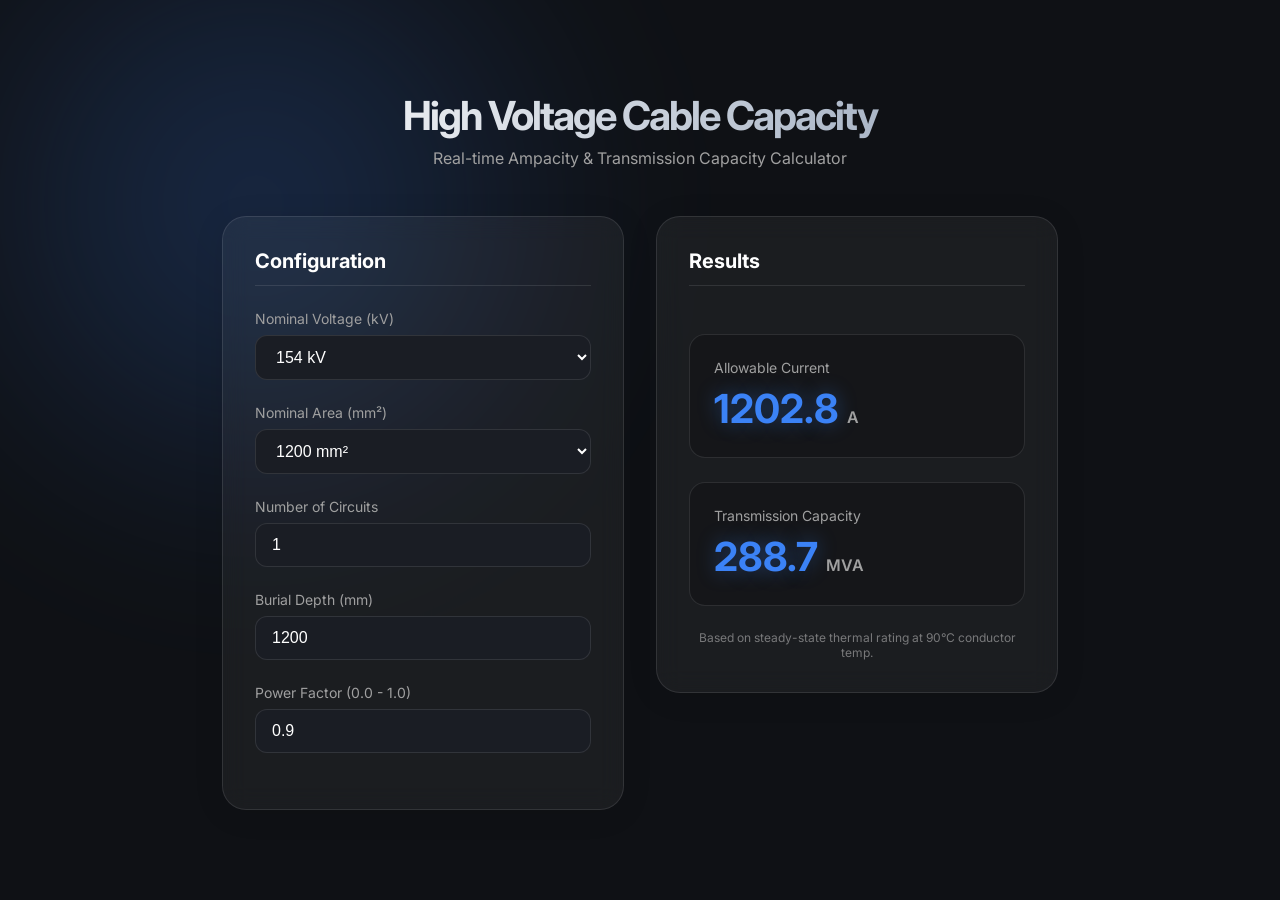
==== index.html @ 1b5d9087 "Add files via upload" ====
<!DOCTYPE html>
<html lang="ko">

<head>
    <meta charset="UTF-8">
    <meta name="viewport" content="width=device-width, initial-scale=1.0">
    <title>High Voltage Cable Capacity Calculator</title>
    <link rel="stylesheet" href="style.css">
    <link href="https://fonts.googleapis.com/css2?family=Inter:wght@300;400;600;700&display=swap" rel="stylesheet">
</head>

<body>
    <div class="background-glob"></div>
    <div class="container">
        <header>
            <h1>High Voltage Cable Capacity</h1>
            <p class="subtitle">Real-time Ampacity & Transmission Capacity Calculator</p>
        </header>

        <main class="calculator-grid">
            <section class="input-section glass-panel">
                <h2>Configuration</h2>

                <div class="input-group">
                    <label for="voltage">Nominal Voltage (kV)</label>
                    <select id="voltage">
                        <option value="66">66 kV</option>
                        <option value="132">132 kV</option>
                        <option value="154" selected>154 kV</option>
                        <option value="220">220 kV</option>
                        <option value="345">345 kV</option>
                    </select>
                </div>

                <div class="input-group">
                    <label for="sq">Nominal Area (mm²)</label>
                    <select id="sq">
                        <option value="400">400 mm²</option>
                        <option value="600">600 mm²</option>
                        <option value="630">630 mm²</option>
                        <option value="800">800 mm²</option>
                        <option value="1000">1000 mm²</option>
                        <option value="1200" selected>1200 mm²</option>
                        <option value="2000">2000 mm²</option>
                        <option value="2500">2500 mm²</option>
                        <option value="3000">3000 mm²</option>
                        <option value="3500">3500 mm²</option>
                        <option value="4500">4500 mm²</option>
                    </select>
                </div>

                <div class="input-group">
                    <label for="circuits">Number of Circuits</label>
                    <div class="range-wrapper">
                        <input type="number" id="circuits" value="1" min="1" max="10">
                    </div>
                </div>

                <div class="input-group">
                    <label for="depth">Burial Depth (mm)</label>
                    <input type="number" id="depth" value="1200" step="100">
                </div>

                <div class="input-group">
                    <label for="pf">Power Factor (0.0 - 1.0)</label>
                    <input type="number" id="pf" value="0.9" step="0.01" min="0" max="1">
                </div>

                <!-- Button removed as per request -->

            </section>

            <section class="result-section glass-panel">
                <h2>Results</h2>
                <div id="error-message" class="error-box hidden"></div>

                <div class="result-card">
                    <span class="result-label">Allowable Current</span>
                    <div class="result-value-wrapper">
                        <span id="result-ampere" class="result-value">--</span>
                        <span class="unit">A</span>
                    </div>
                </div>

                <div class="result-card">
                    <span class="result-label">Transmission Capacity</span>
                    <div class="result-value-wrapper">
                        <span id="result-mva" class="result-value">--</span>
                        <span class="unit">MVA</span>
                    </div>
                </div>

                <div class="info-box">
                    <p>Based on steady-state thermal rating at 90°C conductor temp.</p>
                </div>
            </section>
        </main>
    </div>
    <script src="script.js"></script>
</body>

</html>
---- style.css ----
:root {
    --bg-color: #0f1115;
    --text-primary: #ffffff;
    --text-secondary: #a0a0a0;
    --accent-color: #3b82f6;
    --accent-glow: rgba(59, 130, 246, 0.4);
    --glass-bg: rgba(255, 255, 255, 0.05);
    --glass-border: rgba(255, 255, 255, 0.1);
    --card-bg: #1a1d24;
    --error-color: #ef4444;
}

* {
    box-sizing: border-box;
    margin: 0;
    padding: 0;
}

body {
    font-family: 'Inter', sans-serif;
    background-color: var(--bg-color);
    color: var(--text-primary);
    min-height: 100vh;
    display: flex;
    justify-content: center;
    align-items: center;
    overflow-x: hidden;
    position: relative;
}

/* Background Effect */
.background-glob {
    position: absolute;
    top: -20%;
    left: -10%;
    width: 60vw;
    height: 60vw;
    background: radial-gradient(circle, var(--accent-glow) 0%, transparent 70%);
    filter: blur(80px);
    z-index: -1;
    opacity: 0.6;
    animation: pulse 10s infinite alternate;
}

@keyframes pulse {
    0% {
        transform: scale(1);
        opacity: 0.4;
    }

    100% {
        transform: scale(1.1);
        opacity: 0.6;
    }
}

.container {
    width: 100%;
    max-width: 900px;
    padding: 2rem;
    z-index: 1;
}

header {
    text-align: center;
    margin-bottom: 3rem;
    animation: fadeInDown 0.8s ease-out;
}

header h1 {
    font-size: 2.5rem;
    font-weight: 700;
    letter-spacing: -0.05em;
    margin-bottom: 0.5rem;
    background: linear-gradient(to right, #fff, #94a3b8);
    -webkit-background-clip: text;
    -webkit-text-fill-color: transparent;
}

.subtitle {
    color: var(--text-secondary);
    font-size: 1rem;
}

.calculator-grid {
    display: grid;
    grid-template-columns: 1fr 1fr;
    gap: 2rem;
    align-items: start;
}

@media (max-width: 768px) {
    .calculator-grid {
        grid-template-columns: 1fr;
    }
}

.glass-panel {
    background: var(--glass-bg);
    backdrop-filter: blur(12px);
    -webkit-backdrop-filter: blur(12px);
    border: 1px solid var(--glass-border);
    border-radius: 1.5rem;
    padding: 2rem;
    box-shadow: 0 4px 30px rgba(0, 0, 0, 0.1);
    transition: transform 0.3s ease;
}

.glass-panel:hover {
    transform: translateY(-2px);
    box-shadow: 0 10px 40px rgba(0, 0, 0, 0.2);
}

h2 {
    font-size: 1.25rem;
    margin-bottom: 1.5rem;
    color: var(--text-primary);
    border-bottom: 1px solid var(--glass-border);
    padding-bottom: 0.75rem;
}

.input-group {
    margin-bottom: 1.5rem;
}

label {
    display: block;
    font-size: 0.875rem;
    color: var(--text-secondary);
    margin-bottom: 0.5rem;
}

select,
input {
    width: 100%;
    background: var(--card-bg);
    border: 1px solid var(--glass-border);
    color: var(--text-primary);
    padding: 0.75rem 1rem;
    border-radius: 0.75rem;
    font-size: 1rem;
    transition: all 0.3s ease;
    outline: none;
}

select:focus,
input:focus {
    border-color: var(--accent-color);
    box-shadow: 0 0 0 3px var(--accent-glow);
}

.primary-btn {
    width: 100%;
    background: var(--accent-color);
    color: white;
    border: none;
    padding: 1rem;
    border-radius: 0.75rem;
    font-weight: 600;
    font-size: 1rem;
    cursor: pointer;
    transition: all 0.3s ease;
    margin-top: 1rem;
}

.primary-btn:hover {
    background: #2563eb;
    transform: translateY(-1px);
    box-shadow: 0 4px 20px var(--accent-glow);
}

.primary-btn:active {
    transform: translateY(0);
}

.result-section {
    display: flex;
    flex-direction: column;
    gap: 1.5rem;
}

.result-card {
    background: rgba(0, 0, 0, 0.2);
    padding: 1.5rem;
    border-radius: 1rem;
    border: 1px solid var(--glass-border);
}

.result-label {
    display: block;
    color: var(--text-secondary);
    font-size: 0.875rem;
    margin-bottom: 0.5rem;
}

.result-value-wrapper {
    display: flex;
    align-items: baseline;
    gap: 0.5rem;
}

.result-value {
    font-size: 2.5rem;
    font-weight: 700;
    color: var(--accent-color);
    text-shadow: 0 0 20px var(--accent-glow);
}

.unit {
    color: var(--text-secondary);
    font-size: 1rem;
    font-weight: 600;
}

.error-box {
    background: rgba(239, 68, 68, 0.1);
    border: 1px solid rgba(239, 68, 68, 0.2);
    color: #fca5a5;
    padding: 1rem;
    border-radius: 0.75rem;
    font-size: 0.875rem;
    margin-bottom: 1rem;
}

.hidden {
    display: none;
}

.info-box {
    margin-top: auto;
    font-size: 0.75rem;
    color: var(--text-secondary);
    text-align: center;
    opacity: 0.7;
}



@keyframes fadeInDown {
    from {
        opacity: 0;
        transform: translateY(-20px);
    }

    to {
        opacity: 1;
        transform: translateY(0);
    }
}
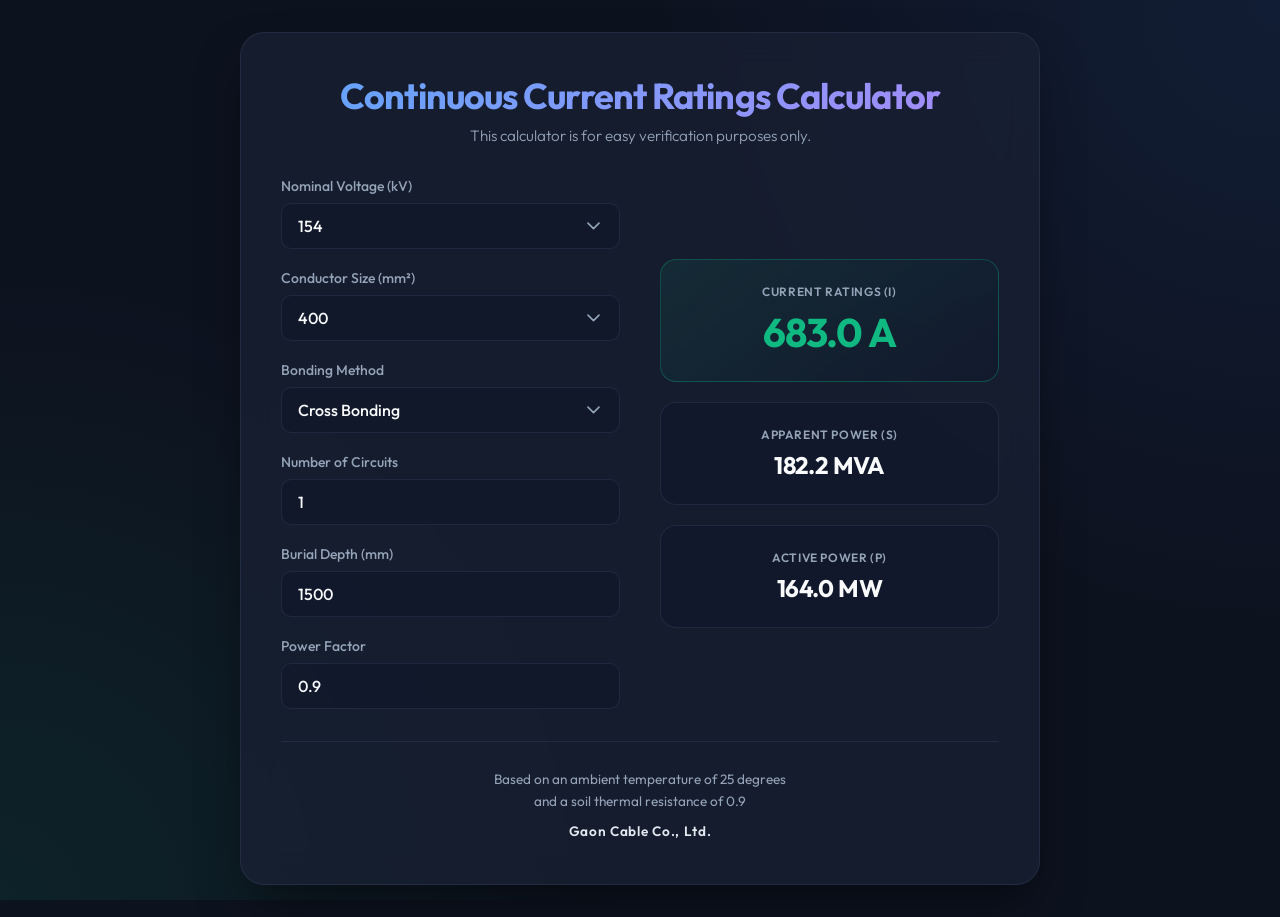
==== commit 2c37d872: "Add files via upload" ====
--- a/index.html
+++ b/index.html
@@ -1,102 +1,109 @@
 <!DOCTYPE html>
-<html lang="ko">
-
+<html lang="en">
 <head>
     <meta charset="UTF-8">
     <meta name="viewport" content="width=device-width, initial-scale=1.0">
-    <title>High Voltage Cable Capacity Calculator</title>
-    <link rel="stylesheet" href="style.css">
-    <link href="https://fonts.googleapis.com/css2?family=Inter:wght@300;400;600;700&display=swap" rel="stylesheet">
+    <title>Continuous Current Ratings Calculator</title>
+    <link rel="stylesheet" href="styles.css">
 </head>
-
 <body>
-    <div class="background-glob"></div>
     <div class="container">
-        <header>
-            <h1>High Voltage Cable Capacity</h1>
-            <p class="subtitle">Real-time Ampacity & Transmission Capacity Calculator</p>
-        </header>
-
-        <main class="calculator-grid">
-            <section class="input-section glass-panel">
-                <h2>Configuration</h2>
-
-                <div class="input-group">
+        <div class="header">
+            <h1>Continuous Current Ratings Calculator</h1>
+            <p>This calculator is for easy verification purposes only.</p>
+        </div>
+        
+        <div class="content">
+            <div class="inputs-section">
+                <div class="form-group">
                     <label for="voltage">Nominal Voltage (kV)</label>
-                    <select id="voltage">
-                        <option value="66">66 kV</option>
-                        <option value="132">132 kV</option>
-                        <option value="154" selected>154 kV</option>
-                        <option value="220">220 kV</option>
-                        <option value="345">345 kV</option>
-                    </select>
-                </div>
-
-                <div class="input-group">
-                    <label for="sq">Nominal Area (mm²)</label>
-                    <select id="sq">
-                        <option value="400">400 mm²</option>
-                        <option value="600">600 mm²</option>
-                        <option value="630">630 mm²</option>
-                        <option value="800">800 mm²</option>
-                        <option value="1000">1000 mm²</option>
-                        <option value="1200" selected>1200 mm²</option>
-                        <option value="2000">2000 mm²</option>
-                        <option value="2500">2500 mm²</option>
-                        <option value="3000">3000 mm²</option>
-                        <option value="3500">3500 mm²</option>
-                        <option value="4500">4500 mm²</option>
-                    </select>
-                </div>
-
-                <div class="input-group">
-                    <label for="circuits">Number of Circuits</label>
-                    <div class="range-wrapper">
-                        <input type="number" id="circuits" value="1" min="1" max="10">
+                    <div class="input-wrapper">
+                        <select id="voltage">
+                            <option value="66">66</option>
+                            <option value="132">132</option>
+                            <option value="138">138</option>
+                            <option value="154" selected>154</option>
+                            <option value="220">220</option>
+                        </select>
                     </div>
                 </div>
-
-                <div class="input-group">
-                    <label for="depth">Burial Depth (mm)</label>
-                    <input type="number" id="depth" value="1200" step="100">
-                </div>
-
-                <div class="input-group">
-                    <label for="pf">Power Factor (0.0 - 1.0)</label>
-                    <input type="number" id="pf" value="0.9" step="0.01" min="0" max="1">
-                </div>
-
-                <!-- Button removed as per request -->
-
-            </section>
-
-            <section class="result-section glass-panel">
-                <h2>Results</h2>
-                <div id="error-message" class="error-box hidden"></div>
-
-                <div class="result-card">
-                    <span class="result-label">Allowable Current</span>
-                    <div class="result-value-wrapper">
-                        <span id="result-ampere" class="result-value">--</span>
-                        <span class="unit">A</span>
+                
+                <div class="form-group">
+                    <label for="area">Conductor Size (mm²)</label>
+                    <div class="input-wrapper">
+                        <select id="area">
+                            <option value="100">100</option>
+                            <option value="150">150</option>
+                            <option value="185">185</option>
+                            <option value="240">240</option>
+                            <option value="400" selected>400</option>
+                            <option value="600">600</option>
+                            <option value="800">800</option>
+                            <option value="1000">1000</option>
+                            <option value="1200">1200</option>
+                            <option value="1600">1600</option>
+                            <option value="2000">2000</option>
+                            <option value="2500">2500</option>
+                        </select>
                     </div>
                 </div>
-
-                <div class="result-card">
-                    <span class="result-label">Transmission Capacity</span>
-                    <div class="result-value-wrapper">
-                        <span id="result-mva" class="result-value">--</span>
-                        <span class="unit">MVA</span>
+                
+                <div class="form-group">
+                    <label for="bonding">Bonding Method</label>
+                    <div class="input-wrapper">
+                        <select id="bonding">
+                            <option value="Cross Bonding" selected>Cross Bonding</option>
+                            <option value="Single Point Bonding">Single Point Bonding</option>
+                        </select>
                     </div>
                 </div>
-
-                <div class="info-box">
-                    <p>Based on steady-state thermal rating at 90°C conductor temp.</p>
+                
+                <div class="form-group">
+                    <label for="circuits">Number of Circuits</label>
+                    <div class="input-wrapper">
+                        <input type="number" id="circuits" value="1" min="1">
+                    </div>
                 </div>
-            </section>
-        </main>
+                
+                <div class="form-group">
+                    <label for="depth">Burial Depth (mm)</label>
+                    <div class="input-wrapper">
+                        <input type="number" id="depth" value="1500" min="1">
+                    </div>
+                </div>
+                
+                <div class="form-group">
+                    <label for="pf">Power Factor</label>
+                    <div class="input-wrapper">
+                        <input type="number" id="pf" value="0.9" min="0.01" max="1" step="0.01">
+                    </div>
+                </div>
+            </div>
+            
+            <div class="outputs-section">
+                <div class="output-card main-output">
+                    <span class="output-label">Current Ratings (I)</span>
+                    <span class="output-value" id="out-current">0.0 A</span>
+                </div>
+                <div class="power-outputs">
+                    <div class="output-card sub-output">
+                        <span class="output-label">Apparent Power (S)</span>
+                        <span class="output-value" id="out-apparent">0.0 MVA</span>
+                    </div>
+                    <div class="output-card sub-output">
+                        <span class="output-label">Active Power (P)</span>
+                        <span class="output-value" id="out-active">0.0 MW</span>
+                    </div>
+                </div>
+            </div>
+        </div>
+        
+        <div class="footer">
+            <p>Based on an ambient temperature of 25 degrees</p>
+            <p>and a soil thermal resistance of 0.9</p>
+            <p class="brand">Gaon Cable Co., Ltd.</p>
+        </div>
     </div>
     <script src="script.js"></script>
 </body>
-
-</html>+</html>
--- a/styles.css
+++ b/styles.css
@@ -0,0 +1,242 @@
+@import url('https://fonts.googleapis.com/css2?family=Outfit:wght@300;400;500;600;700&display=swap');
+
+:root {
+  --bg-color: #0d121f;
+  --card-bg: rgba(26, 34, 53, 0.7);
+  --border-color: rgba(65, 80, 110, 0.3);
+  --text-main: #f8fafc;
+  --text-muted: #94a3b8;
+  --primary: #3b82f6;
+  --primary-glow: rgba(59, 130, 246, 0.3);
+  --accent: #10b981;
+  --input-bg: rgba(15, 23, 42, 0.6);
+  --error-color: #ef4444;
+}
+
+body {
+  margin: 0;
+  font-family: 'Outfit', sans-serif;
+  background-color: var(--bg-color);
+  background-image: radial-gradient(circle at top right, rgba(59, 130, 246, 0.1) 0%, transparent 40%),
+    radial-gradient(circle at bottom left, rgba(16, 185, 129, 0.1) 0%, transparent 40%);
+  background-attachment: fixed;
+  color: var(--text-main);
+  display: flex;
+  justify-content: center;
+  align-items: center;
+  min-height: 100vh;
+  padding: 2rem;
+  box-sizing: border-box;
+}
+
+.container {
+  background: var(--card-bg);
+  backdrop-filter: blur(16px);
+  -webkit-backdrop-filter: blur(16px);
+  border: 1px solid var(--border-color);
+  border-radius: 24px;
+  padding: 2.5rem;
+  max-width: 800px;
+  width: 100%;
+  box-shadow: 0 25px 50px -12px rgba(0, 0, 0, 0.5);
+  display: flex;
+  flex-direction: column;
+  gap: 2rem;
+  box-sizing: border-box;
+  animation: fadeIn 0.5s ease-out;
+}
+
+@keyframes fadeIn {
+  from {
+    opacity: 0;
+    transform: translateY(10px);
+  }
+
+  to {
+    opacity: 1;
+    transform: translateY(0);
+  }
+}
+
+.header {
+  text-align: center;
+}
+
+.header h1 {
+  margin: 0;
+  font-size: 2.25rem;
+  font-weight: 700;
+  letter-spacing: -0.025em;
+  background: linear-gradient(135deg, #60a5fa, #a78bfa);
+  -webkit-background-clip: text;
+  color: transparent;
+}
+
+.header p {
+  margin: 0.5rem 0 0;
+  color: var(--text-muted);
+  font-size: 0.95rem;
+  font-weight: 300;
+}
+
+.content {
+  display: grid;
+  grid-template-columns: 1fr 1fr;
+  gap: 2.5rem;
+}
+
+@media (max-width: 768px) {
+  .content {
+    grid-template-columns: 1fr;
+    gap: 2rem;
+  }
+}
+
+.inputs-section {
+  display: flex;
+  flex-direction: column;
+  gap: 1.25rem;
+}
+
+.form-group {
+  display: flex;
+  flex-direction: column;
+  gap: 0.5rem;
+}
+
+label {
+  font-size: 0.875rem;
+  font-weight: 500;
+  color: var(--text-muted);
+}
+
+.input-wrapper {
+  position: relative;
+}
+
+input,
+select {
+  width: 100%;
+  background: var(--input-bg);
+  border: 1px solid var(--border-color);
+  border-radius: 10px;
+  padding: 0.75rem 1rem;
+  color: var(--text-main);
+  font-family: 'Outfit', sans-serif;
+  font-size: 1rem;
+  font-weight: 500;
+  transition: all 0.2s ease;
+  outline: none;
+  box-sizing: border-box;
+}
+
+input:hover,
+select:hover {
+  border-color: rgba(255, 255, 255, 0.2);
+}
+
+input:focus,
+select:focus {
+  border-color: var(--primary);
+  box-shadow: 0 0 0 4px var(--primary-glow);
+}
+
+input::-webkit-outer-spin-button,
+input::-webkit-inner-spin-button {
+  -webkit-appearance: none;
+  margin: 0;
+}
+
+input[type=number] {
+  -moz-appearance: textfield;
+}
+
+select {
+  appearance: none;
+  background-image: url("data:image/svg+xml,%3Csvg xmlns='http://www.w3.org/2000/svg' fill='none' viewBox='0 0 24 24' stroke='%2394a3b8'%3E%3Cpath stroke-linecap='round' stroke-linejoin='round' stroke-width='2' d='M19 9l-7 7-7-7'%3E%3C/path%3E%3C/svg%3E");
+  background-repeat: no-repeat;
+  background-position: right 1rem center;
+  background-size: 1.2em;
+  padding-right: 2.5rem;
+}
+
+select option {
+  background-color: var(--card-bg);
+  color: var(--text-main);
+}
+
+.outputs-section {
+  display: flex;
+  flex-direction: column;
+  justify-content: center;
+  gap: 1.25rem;
+}
+
+.output-card {
+  background: rgba(15, 23, 42, 0.5);
+  border: 1px solid var(--border-color);
+  border-radius: 16px;
+  padding: 1.5rem;
+  display: flex;
+  flex-direction: column;
+  align-items: center;
+  text-align: center;
+  gap: 0.5rem;
+  transition: transform 0.2s, box-shadow 0.2s;
+}
+
+.output-card:hover {
+  transform: translateY(-2px);
+  box-shadow: 0 10px 25px -5px rgba(0, 0, 0, 0.3);
+}
+
+.main-output {
+  background: linear-gradient(145deg, rgba(16, 185, 129, 0.1), rgba(15, 23, 42, 0.5));
+  border-color: rgba(16, 185, 129, 0.3);
+}
+
+.power-outputs {
+  display: flex;
+  flex-direction: column;
+  gap: 1.25rem;
+}
+
+.output-label {
+  font-size: 0.75rem;
+  color: var(--text-muted);
+  text-transform: uppercase;
+  letter-spacing: 0.05em;
+  font-weight: 600;
+}
+
+.main-output .output-value {
+  font-size: 2.5rem;
+  color: var(--accent);
+}
+
+.output-value {
+  font-size: 1.5rem;
+  font-weight: 700;
+  color: var(--text-main);
+  transition: color 0.3s;
+  letter-spacing: -0.025em;
+}
+
+.footer {
+  text-align: center;
+  font-size: 0.85rem;
+  color: var(--text-muted);
+  border-top: 1px solid var(--border-color);
+  padding-top: 1.5rem;
+}
+
+.footer p {
+  margin: 0.25rem 0;
+}
+
+.footer .brand {
+  margin-top: 0.75rem;
+  font-weight: 600;
+  color: #e2e8f0;
+  letter-spacing: 0.05em;
+}
